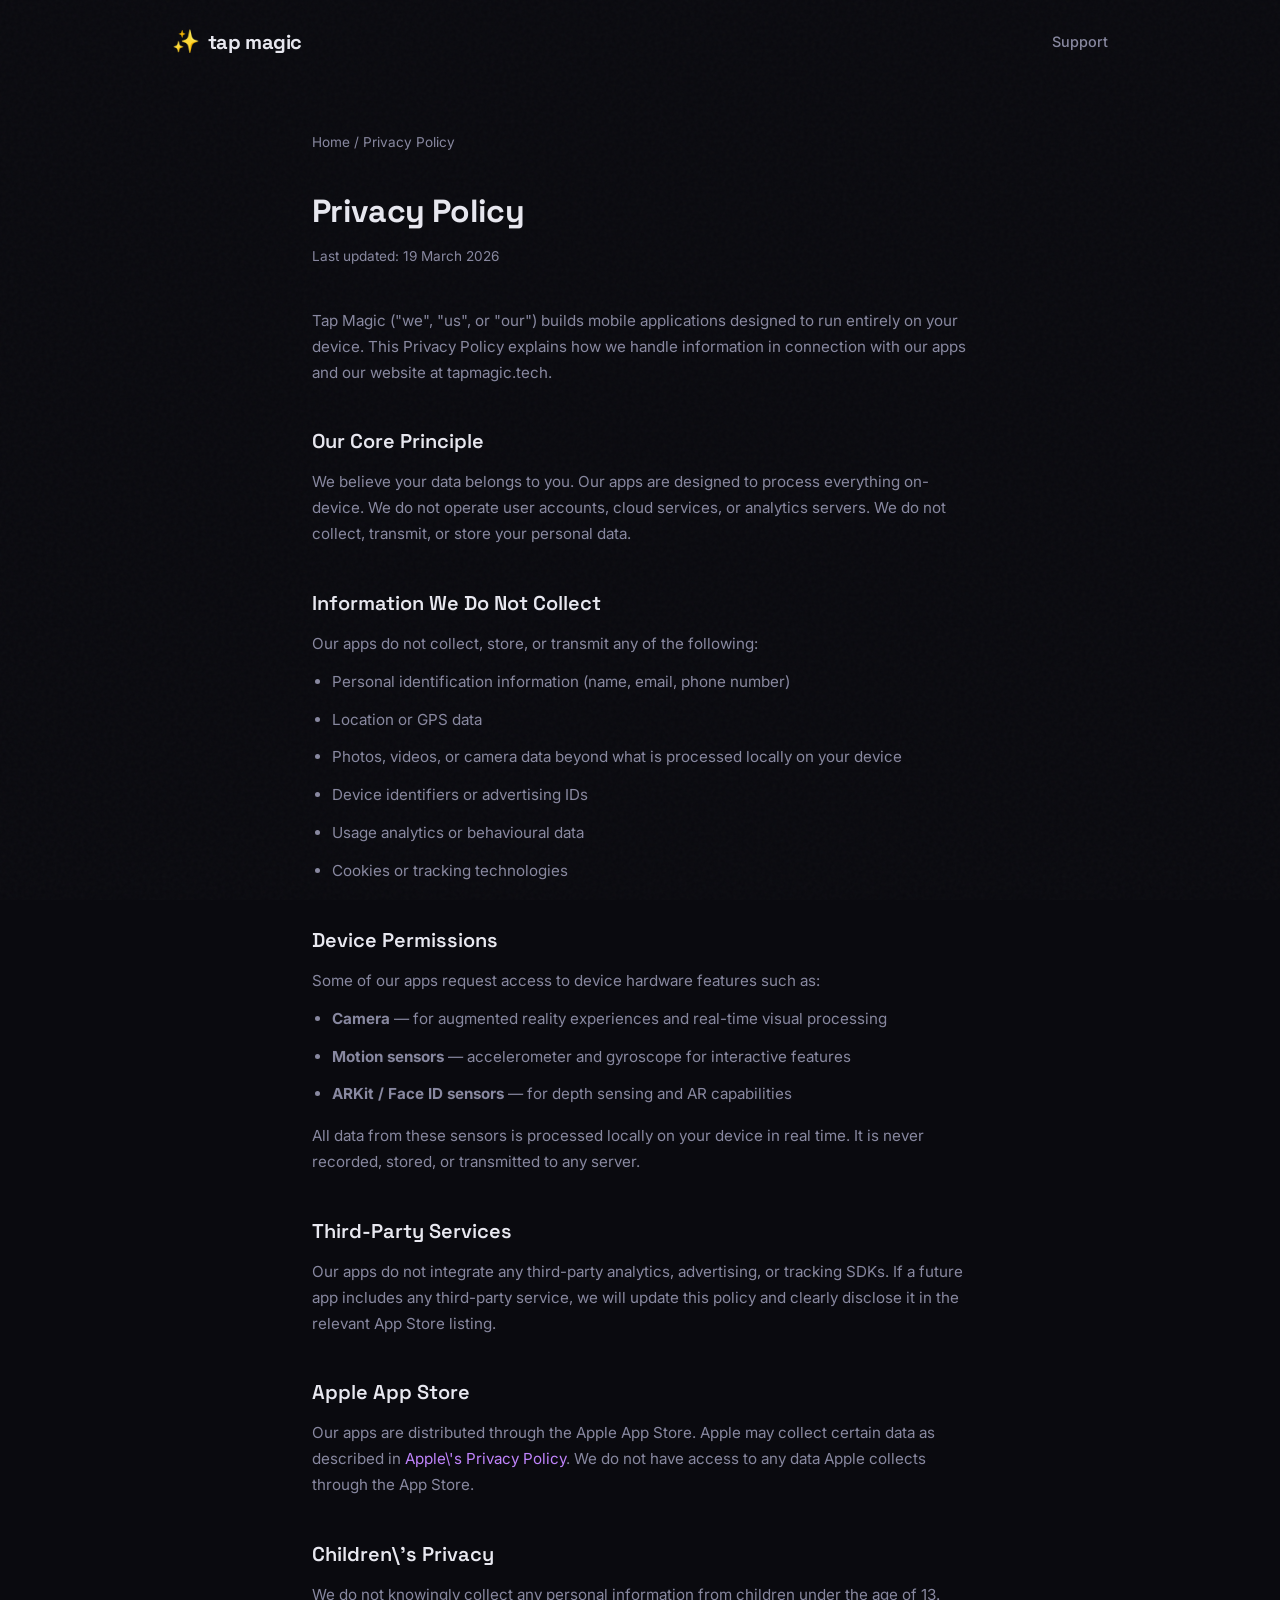
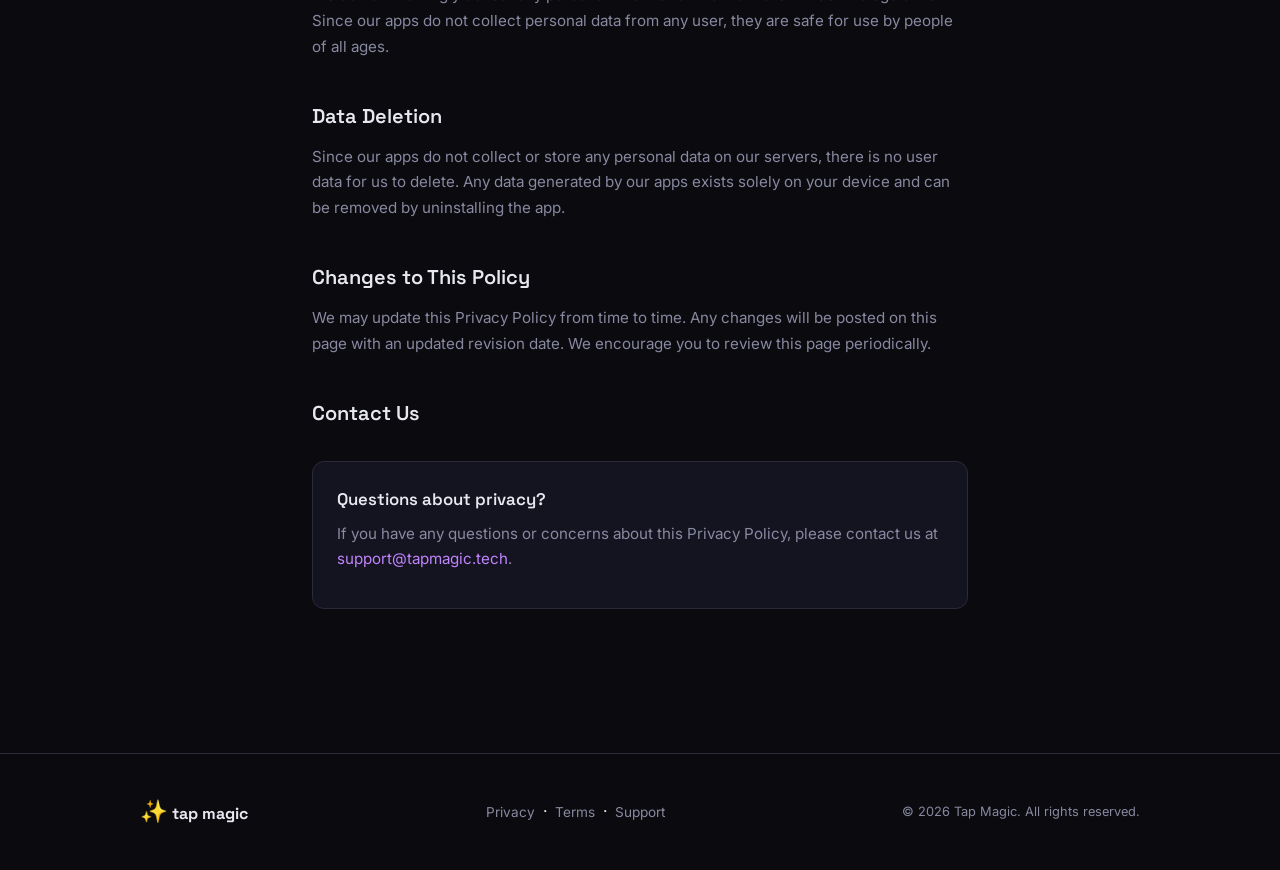
==== privacy.html @ 8b8e85a9 "Add privacy policy page for App Store compliance" ====
<!DOCTYPE html>
<html lang="en">
<head>
    <meta charset="UTF-8">
    <meta name="viewport" content="width=device-width, initial-scale=1.0">
    <title>Privacy Policy — Tap Magic</title>
    <meta name="description" content="Privacy Policy for Tap Magic apps. We respect your privacy and don't collect your data.">
    <link rel="icon" type="image/svg+xml" href="/assets/favicon.svg">
    <link rel="preconnect" href="https://fonts.googleapis.com">
    <link rel="preconnect" href="https://fonts.gstatic.com" crossorigin>
    <link href="https://fonts.googleapis.com/css2?family=Space+Grotesk:wght@400;600;700&family=Inter:wght@400;500&display=swap" rel="stylesheet">
    <link rel="stylesheet" href="/assets/style.css">
</head>
<body>
    <div class="grain"></div>

    <nav>
        <a href="/" class="logo">
            <span class="logo-icon">&#x2728;</span>
            <span class="logo-text">tap magic</span>
        </a>
        <a href="/support" class="nav-link">Support</a>
    </nav>

    <main class="legal-page">
        <div class="breadcrumb"><a href="/">Home</a> / Privacy Policy</div>

        <h1>Privacy Policy</h1>
        <p class="last-updated">Last updated: 19 March 2026</p>

        <p>Tap Magic ("we", "us", or "our") builds mobile applications designed to run entirely on your device. This Privacy Policy explains how we handle information in connection with our apps and our website at tapmagic.tech.</p>

        <h2>Our Core Principle</h2>
        <p>We believe your data belongs to you. Our apps are designed to process everything on-device. We do not operate user accounts, cloud services, or analytics servers. We do not collect, transmit, or store your personal data.</p>

        <h2>Information We Do Not Collect</h2>
        <p>Our apps do not collect, store, or transmit any of the following:</p>
        <ul>
            <li>Personal identification information (name, email, phone number)</li>
            <li>Location or GPS data</li>
            <li>Photos, videos, or camera data beyond what is processed locally on your device</li>
            <li>Device identifiers or advertising IDs</li>
            <li>Usage analytics or behavioural data</li>
            <li>Cookies or tracking technologies</li>
        </ul>

        <h2>Device Permissions</h2>
        <p>Some of our apps request access to device hardware features such as:</p>
        <ul>
            <li><strong>Camera</strong> — for augmented reality experiences and real-time visual processing</li>
            <li><strong>Motion sensors</strong> — accelerometer and gyroscope for interactive features</li>
            <li><strong>ARKit / Face ID sensors</strong> — for depth sensing and AR capabilities</li>
        </ul>
        <p>All data from these sensors is processed locally on your device in real time. It is never recorded, stored, or transmitted to any server.</p>

        <h2>Third-Party Services</h2>
        <p>Our apps do not integrate any third-party analytics, advertising, or tracking SDKs. If a future app includes any third-party service, we will update this policy and clearly disclose it in the relevant App Store listing.</p>

        <h2>Apple App Store</h2>
        <p>Our apps are distributed through the Apple App Store. Apple may collect certain data as described in <a href="https://www.apple.com/legal/privacy/" target="_blank" rel="noopener">Apple\'s Privacy Policy</a>. We do not have access to any data Apple collects through the App Store.</p>

        <h2>Children\'s Privacy</h2>
        <p>We do not knowingly collect any personal information from children under the age of 13. Since our apps do not collect personal data from any user, they are safe for use by people of all ages.</p>

        <h2>Data Deletion</h2>
        <p>Since our apps do not collect or store any personal data on our servers, there is no user data for us to delete. Any data generated by our apps exists solely on your device and can be removed by uninstalling the app.</p>

        <h2>Changes to This Policy</h2>
        <p>We may update this Privacy Policy from time to time. Any changes will be posted on this page with an updated revision date. We encourage you to review this page periodically.</p>

        <h2>Contact Us</h2>
        <div class="contact-box">
            <h3>Questions about privacy?</h3>
            <p>If you have any questions or concerns about this Privacy Policy, please contact us at <a href="mailto:support@tapmagic.tech">support@tapmagic.tech</a>.</p>
        </div>
    </main>

    <footer>
        <div class="footer-inner">
            <div class="footer-brand">
                <span class="logo-icon">&#x2728;</span> tap magic
            </div>
            <div class="footer-links">
                <a href="/privacy">Privacy</a> &nbsp;&middot;&nbsp;
                <a href="/terms">Terms</a> &nbsp;&middot;&nbsp;
                <a href="/support">Support</a>
            </div>
            <div class="footer-legal">
                &copy; 2026 Tap Magic. All rights reserved.
            </div>
        </div>
    </footer>
</body>
</html>
---- assets/style.css ----
/* ── Tap Magic — Playful/Bold Tech Brand ── */

:root {
  --bg: #0a0a0f;
  --surface: #141420;
  --border: #2a2a3a;
  --text: #e8e8f0;
  --text-muted: #8888a0;
  --accent: #a855f7;
  --accent-glow: #c084fc;
  --accent-2: #06b6d4;
  --magic-gradient: linear-gradient(135deg, #a855f7, #06b6d4, #f97316);
  --font-display: 'Space Grotesk', system-ui, sans-serif;
  --font-body: 'Inter', system-ui, sans-serif;
  --max-width: 1000px;
  --radius: 12px;
}

*, *::before, *::after { box-sizing: border-box; margin: 0; padding: 0; }

html { scroll-behavior: smooth; }

body {
  font-family: var(--font-body);
  background: var(--bg);
  color: var(--text);
  line-height: 1.6;
  min-height: 100vh;
  -webkit-font-smoothing: antialiased;
  position: relative;
  overflow-x: hidden;
}

/* Film grain overlay for texture */
.grain {
  position: fixed; inset: 0; z-index: 9999;
  pointer-events: none;
  opacity: 0.03;
  background-image: url("data:image/svg+xml,%3Csvg viewBox='0 0 256 256' xmlns='http://www.w3.org/2000/svg'%3E%3Cfilter id='n'%3E%3CfeTurbulence type='fractalNoise' baseFrequency='0.9' numOctaves='4' stitchTiles='stitch'/%3E%3C/filter%3E%3Crect width='100%25' height='100%25' filter='url(%23n)'/%3E%3C/svg%3E");
}

/* ── Navigation ── */

nav {
  display: flex;
  justify-content: space-between;
  align-items: center;
  padding: 1.5rem 2rem;
  max-width: var(--max-width);
  margin: 0 auto;
}

.logo {
  display: flex;
  align-items: center;
  gap: 0.5rem;
  text-decoration: none;
  color: var(--text);
  font-family: var(--font-display);
  font-weight: 700;
  font-size: 1.25rem;
  letter-spacing: -0.02em;
}

.logo-icon { font-size: 1.4rem; }

.nav-link {
  color: var(--text-muted);
  text-decoration: none;
  font-size: 0.9rem;
  font-weight: 500;
  transition: color 0.2s;
}

.nav-link:hover { color: var(--text); }

/* ── Main Content ── */

main {
  max-width: var(--max-width);
  margin: 0 auto;
  padding: 0 2rem;
}

/* ── Hero ── */

.hero {
  padding: 6rem 0 5rem;
  text-align: center;
}

.hero h1 {
  font-family: var(--font-display);
  font-size: clamp(2.5rem, 7vw, 4.5rem);
  font-weight: 700;
  letter-spacing: -0.03em;
  line-height: 1.1;
  margin-bottom: 1.5rem;
}

.magic {
  background: var(--magic-gradient);
  -webkit-background-clip: text;
  background-clip: text;
  -webkit-text-fill-color: transparent;
}

.subtitle {
  font-size: 1.2rem;
  color: var(--text-muted);
  max-width: 540px;
  margin: 0 auto;
  line-height: 1.7;
}

/* ── Apps Section ── */

.apps {
  padding: 3rem 0;
}

.apps h2 {
  font-family: var(--font-display);
  font-size: 1.6rem;
  font-weight: 700;
  letter-spacing: -0.02em;
  margin-bottom: 0.75rem;
}

.apps-intro {
  color: var(--text-muted);
  margin-bottom: 2rem;
}

.app-grid {
  display: grid;
  grid-template-columns: repeat(auto-fill, minmax(200px, 1fr));
  gap: 1.25rem;
  margin-bottom: 2rem;
}

.app-card {
  background: var(--surface);
  border: 1px solid var(--border);
  border-radius: var(--radius);
  padding: 1.5rem;
  text-decoration: none;
  color: var(--text);
  transition: transform 0.2s, border-color 0.2s, box-shadow 0.2s;
  text-align: center;
}

.app-card:hover {
  transform: translateY(-2px);
  border-color: var(--accent);
  box-shadow: 0 8px 32px rgba(168, 85, 247, 0.1);
}

.app-icon {
  width: 80px; height: 80px;
  border-radius: 18px;
  margin: 0 auto 1rem;
  display: flex;
  align-items: center;
  justify-content: center;
  overflow: hidden;
}

.app-icon img {
  width: 100%; height: 100%;
  border-radius: 18px;
}

.app-card h3 {
  font-family: var(--font-display);
  font-size: 1.1rem;
  font-weight: 600;
  margin-bottom: 0.25rem;
}

.app-tagline {
  color: var(--text-muted);
  font-size: 0.85rem;
}

.app-badge {
  display: inline-block;
  margin-top: 0.75rem;
  padding: 0.25rem 0.75rem;
  border-radius: 20px;
  font-size: 0.75rem;
  font-weight: 600;
  background: rgba(168, 85, 247, 0.15);
  color: var(--accent-glow);
  letter-spacing: 0.02em;
}

.coming-soon {
  display: flex;
  align-items: center;
  gap: 0.75rem;
  color: var(--text-muted);
  font-size: 0.95rem;
}

.pulse-dot {
  width: 10px; height: 10px;
  background: var(--accent);
  border-radius: 50%;
  animation: pulse 2s ease-in-out infinite;
}

@keyframes pulse {
  0%, 100% { opacity: 1; transform: scale(1); }
  50% { opacity: 0.5; transform: scale(1.3); }
}

/* ── About / Values ── */

.about {
  padding: 4rem 0;
}

.about h2 {
  font-family: var(--font-display);
  font-size: 1.6rem;
  font-weight: 700;
  letter-spacing: -0.02em;
  margin-bottom: 2rem;
}

.values {
  display: grid;
  grid-template-columns: repeat(auto-fit, minmax(250px, 1fr));
  gap: 1.5rem;
}

.value {
  background: var(--surface);
  border: 1px solid var(--border);
  border-radius: var(--radius);
  padding: 1.75rem;
}

.value-emoji {
  font-size: 1.75rem;
  display: block;
  margin-bottom: 0.75rem;
}

.value h3 {
  font-family: var(--font-display);
  font-size: 1.05rem;
  font-weight: 600;
  margin-bottom: 0.5rem;
}

.value p {
  color: var(--text-muted);
  font-size: 0.9rem;
  line-height: 1.6;
}

/* ── Footer ── */

footer {
  margin-top: 4rem;
  border-top: 1px solid var(--border);
  padding: 2.5rem 2rem;
}

.footer-inner {
  max-width: var(--max-width);
  margin: 0 auto;
  display: flex;
  justify-content: space-between;
  align-items: center;
  flex-wrap: wrap;
  gap: 1rem;
}

.footer-brand {
  font-family: var(--font-display);
  font-weight: 700;
  font-size: 1rem;
}

.footer-links a {
  color: var(--text-muted);
  text-decoration: none;
  font-size: 0.85rem;
  transition: color 0.2s;
}

.footer-links a:hover { color: var(--text); }

.footer-legal {
  color: var(--text-muted);
  font-size: 0.8rem;
}

/* ── Legal Pages (Privacy / Support) ── */

.legal-page {
  max-width: 720px;
  margin: 0 auto;
  padding: 3rem 2rem 5rem;
}

.legal-page .breadcrumb {
  color: var(--text-muted);
  font-size: 0.85rem;
  margin-bottom: 2rem;
}

.legal-page .breadcrumb a {
  color: var(--text-muted);
  text-decoration: none;
  transition: color 0.2s;
}

.legal-page .breadcrumb a:hover { color: var(--text); }

.legal-page h1 {
  font-family: var(--font-display);
  font-size: 2rem;
  font-weight: 700;
  letter-spacing: -0.02em;
  margin-bottom: 0.5rem;
}

.legal-page .last-updated {
  color: var(--text-muted);
  font-size: 0.85rem;
  margin-bottom: 2.5rem;
}

.legal-page h2 {
  font-family: var(--font-display);
  font-size: 1.25rem;
  font-weight: 600;
  margin-top: 2.5rem;
  margin-bottom: 0.75rem;
}

.legal-page h3 {
  font-family: var(--font-display);
  font-size: 1.05rem;
  font-weight: 600;
  margin-top: 2rem;
  margin-bottom: 0.5rem;
}

.legal-page p, .legal-page li {
  color: var(--text-muted);
  font-size: 0.95rem;
  line-height: 1.7;
  margin-bottom: 0.75rem;
}

.legal-page ul, .legal-page ol {
  padding-left: 1.25rem;
  margin-bottom: 1rem;
}

.legal-page a {
  color: var(--accent-glow);
  text-decoration: none;
}

.legal-page a:hover {
  text-decoration: underline;
}

.legal-page .contact-box {
  background: var(--surface);
  border: 1px solid var(--border);
  border-radius: var(--radius);
  padding: 1.5rem;
  margin-top: 2rem;
}

.legal-page .contact-box h3 {
  margin-top: 0;
}

/* ── Responsive ── */

@media (max-width: 600px) {
  nav { padding: 1rem 1.25rem; }
  main { padding: 0 1.25rem; }
  .hero { padding: 4rem 0 3rem; }
  footer { padding: 2rem 1.25rem; }
  .footer-inner { flex-direction: column; text-align: center; }
}
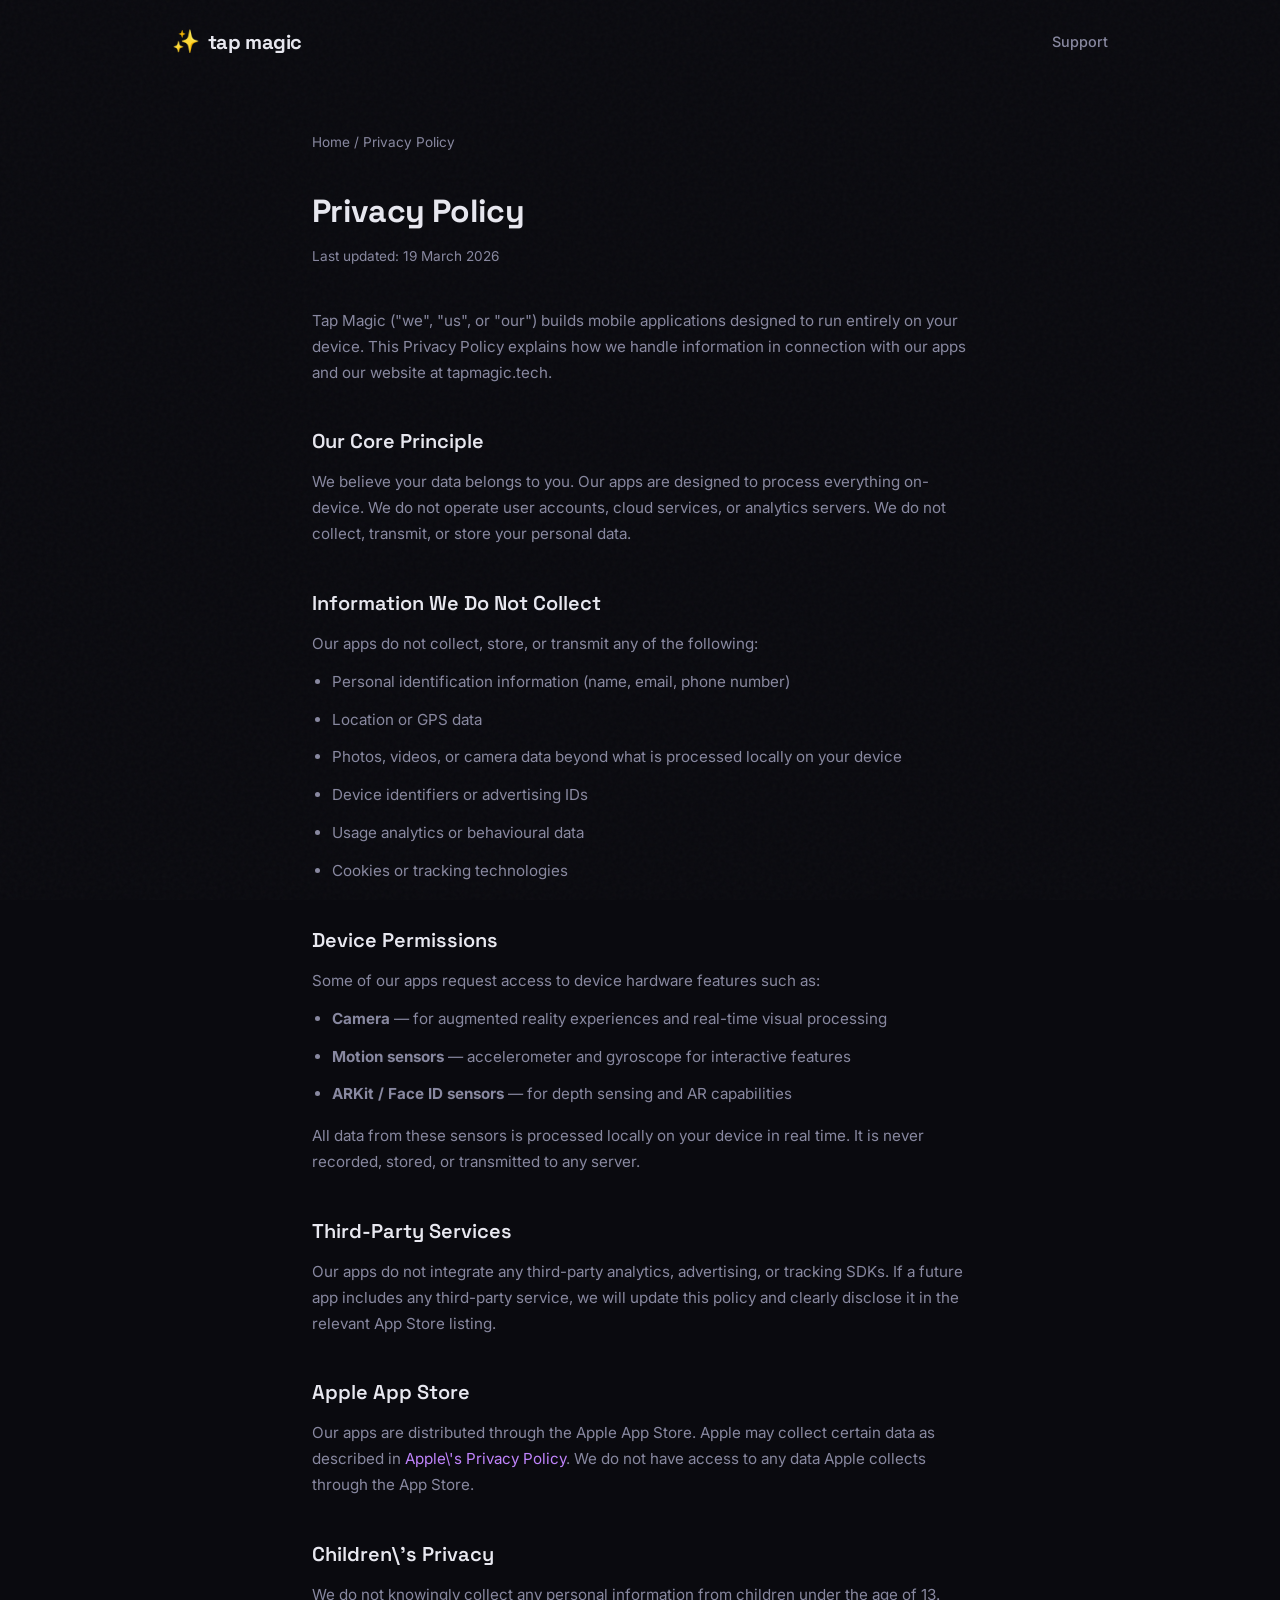
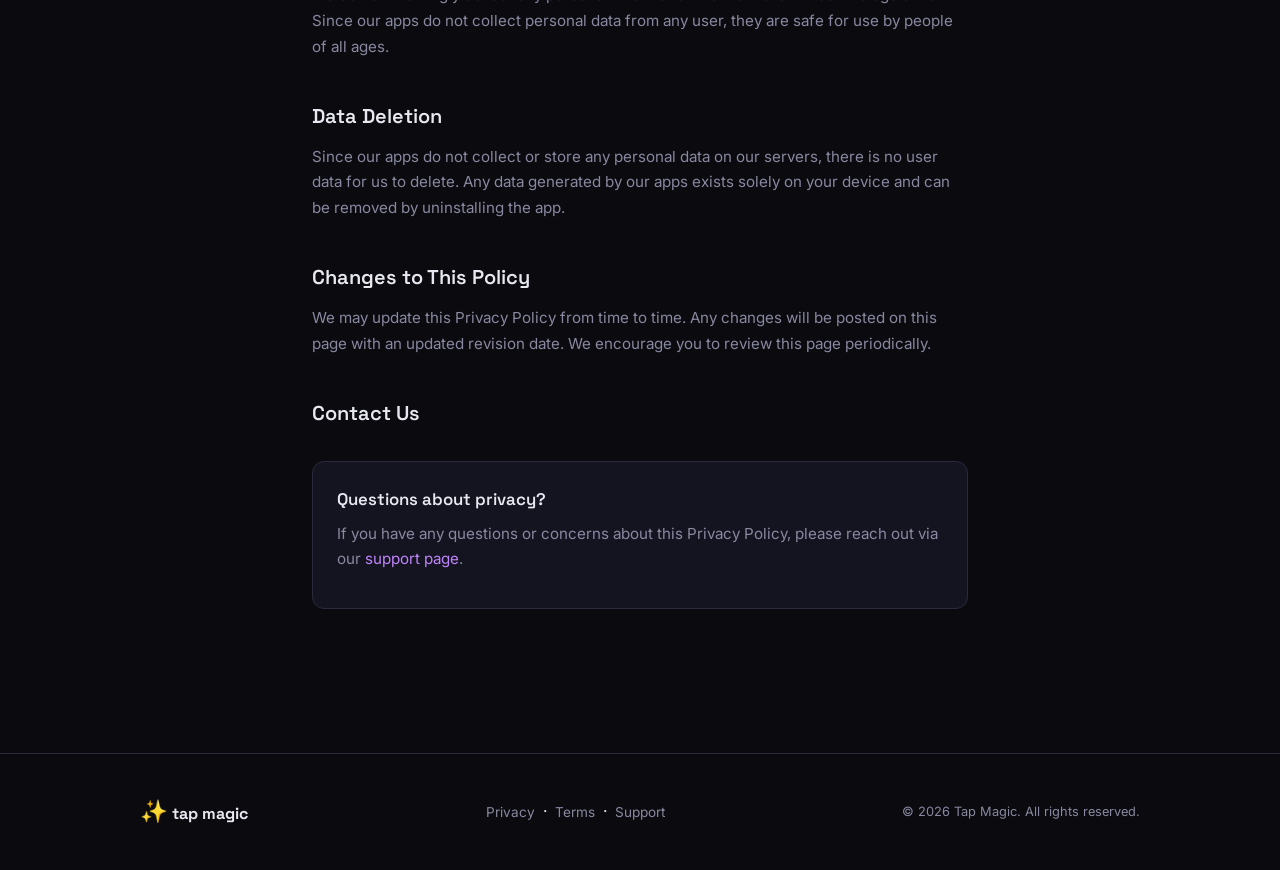
==== commit 04eaf2ff: "Remove raw email from privacy page, link to support form instead" ====
--- a/privacy.html
+++ b/privacy.html
@@ -71,7 +71,7 @@
         <h2>Contact Us</h2>
         <div class="contact-box">
             <h3>Questions about privacy?</h3>
-            <p>If you have any questions or concerns about this Privacy Policy, please contact us at <a href="mailto:support@tapmagic.tech">support@tapmagic.tech</a>.</p>
+            <p>If you have any questions or concerns about this Privacy Policy, please reach out via our <a href="/support">support page</a>.</p>
         </div>
     </main>
 
